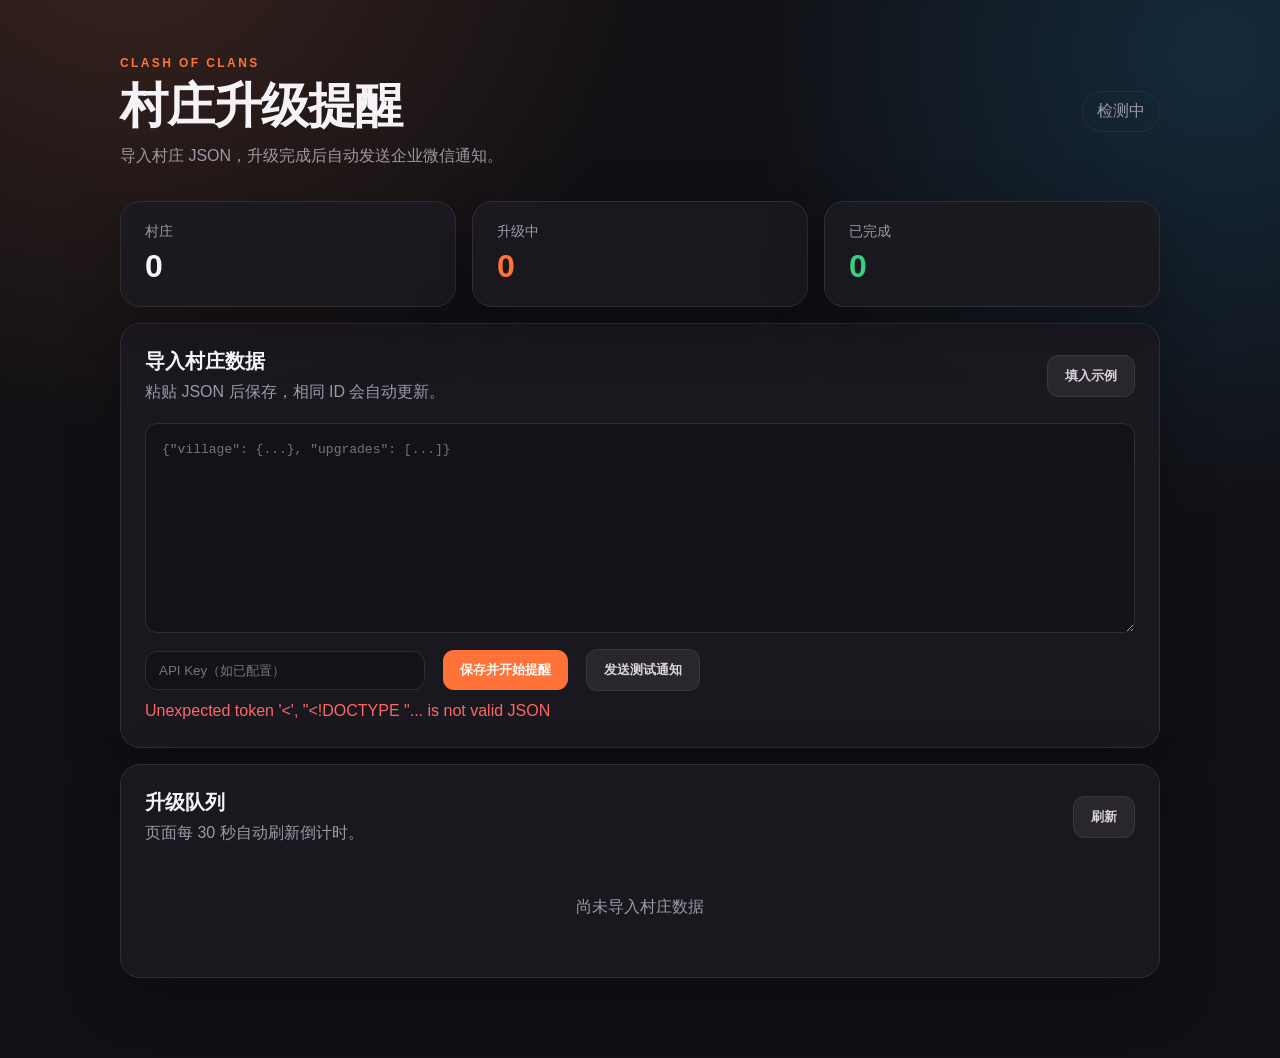
==== templates/index.html @ d435d9cd "创建部落冲突升级提醒服务" ====
<!doctype html>
<html lang="zh-CN">
<head>
  <meta charset="utf-8">
  <meta name="viewport" content="width=device-width,initial-scale=1">
  <title>部落冲突升级提醒</title>
  <link rel="stylesheet" href="/static/app.css">
</head>
<body>
  <main class="shell">
    <header>
      <div>
        <p class="eyebrow">CLASH OF CLANS</p>
        <h1>村庄升级提醒</h1>
        <p class="sub">导入村庄 JSON，升级完成后自动发送企业微信通知。</p>
      </div>
      <div id="wecomBadge" class="badge">检测中</div>
    </header>

    <section class="stats">
      <article><span>村庄</span><strong id="villageCount">0</strong></article>
      <article><span>升级中</span><strong id="activeCount">0</strong></article>
      <article><span>已完成</span><strong id="doneCount">0</strong></article>
    </section>

    <section class="panel import-panel">
      <div class="panel-title">
        <div><h2>导入村庄数据</h2><p>粘贴 JSON 后保存，相同 ID 会自动更新。</p></div>
        <button class="secondary" id="exampleBtn">填入示例</button>
      </div>
      <textarea id="jsonInput" spellcheck="false" placeholder='{"village": {...}, "upgrades": [...]}'></textarea>
      <div class="actions">
        <input id="apiKey" type="password" placeholder="API Key（如已配置）">
        <button id="importBtn">保存并开始提醒</button>
        <button class="secondary" id="testBtn">发送测试通知</button>
      </div>
      <p id="feedback" class="feedback"></p>
    </section>

    <section class="panel">
      <div class="panel-title">
        <div><h2>升级队列</h2><p>页面每 30 秒自动刷新倒计时。</p></div>
        <button class="secondary" id="refreshBtn">刷新</button>
      </div>
      <div id="villages" class="villages"><div class="empty">尚未导入村庄数据</div></div>
    </section>
  </main>
  <script src="/static/app.js"></script>
</body>
</html>
---- static/app.css ----
:root {
  color-scheme: dark;
  --bg: #111014;
  --panel: #1c1a20;
  --line: #302d35;
  --text: #f6f3f8;
  --muted: #9d98a4;
  --orange: #ff7338;
  --blue: #3b9cff;
  --green: #39ce82;
}
* { box-sizing: border-box; }
body {
  margin: 0;
  min-height: 100vh;
  font-family: -apple-system, BlinkMacSystemFont, "Segoe UI", sans-serif;
  background:
    radial-gradient(circle at 10% -10%, #3a241e 0, transparent 34rem),
    radial-gradient(circle at 95% 5%, #142a3b 0, transparent 30rem), var(--bg);
  color: var(--text);
}
.shell { width: min(1040px, calc(100% - 32px)); margin: 0 auto; padding: 56px 0 80px; }
header, .panel-title, .actions { display: flex; align-items: center; justify-content: space-between; gap: 18px; }
h1 { margin: 4px 0 8px; font-size: clamp(30px, 5vw, 48px); letter-spacing: -1px; }
h2 { margin: 0 0 7px; font-size: 20px; }
p { margin: 0; }
.eyebrow { color: var(--orange); font-size: 12px; font-weight: 800; letter-spacing: 2.4px; }
.sub, .panel-title p { color: var(--muted); }
.badge { padding: 9px 14px; border: 1px solid var(--line); border-radius: 999px; color: var(--muted); white-space: nowrap; }
.badge.ok { color: var(--green); border-color: #286849; background: #173326; }
.stats { display: grid; grid-template-columns: repeat(3, 1fr); gap: 16px; margin: 34px 0 16px; }
.stats article, .panel { background: rgba(28,26,32,.92); border: 1px solid var(--line); border-radius: 20px; box-shadow: 0 18px 55px #0004; }
.stats article { padding: 21px 24px; }
.stats span { display: block; color: var(--muted); font-size: 14px; }
.stats strong { display: block; margin-top: 7px; font-size: 32px; }
.stats article:nth-child(2) strong { color: var(--orange); }
.stats article:nth-child(3) strong { color: var(--green); }
.panel { padding: 24px; margin-top: 16px; }
textarea, input {
  width: 100%; color: var(--text); background: #131217; border: 1px solid var(--line);
  border-radius: 12px; outline: none; transition: border-color .2s;
}
textarea:focus, input:focus { border-color: var(--blue); }
textarea { height: 210px; margin: 20px 0 12px; padding: 16px; resize: vertical; font: 13px/1.55 ui-monospace, SFMono-Regular, monospace; }
input { max-width: 280px; padding: 11px 13px; }
button {
  border: 0; border-radius: 11px; padding: 11px 17px; background: var(--orange);
  color: white; font-weight: 700; cursor: pointer; white-space: nowrap;
}
button:hover { filter: brightness(1.08); }
button:disabled { opacity: .55; cursor: wait; }
button.secondary { background: #29262e; color: #d9d4dd; border: 1px solid #3b3741; }
.actions { justify-content: flex-start; flex-wrap: wrap; }
.feedback { min-height: 21px; margin-top: 11px; color: var(--green); }
.feedback.error { color: #ff6666; }
.villages { margin-top: 18px; }
.village { border-top: 1px solid var(--line); padding-top: 19px; margin-top: 19px; }
.village:first-child { margin-top: 0; }
.village-head { display: flex; align-items: baseline; justify-content: space-between; margin-bottom: 8px; }
.village-head h3 { margin: 0; font-size: 18px; }
.village-head span { color: var(--muted); font-size: 13px; }
.upgrade { display: grid; grid-template-columns: 44px 1fr auto auto; gap: 13px; align-items: center; padding: 13px 4px; border-bottom: 1px solid #29262e; }
.icon { display: grid; place-items: center; width: 42px; height: 42px; background: #2b2730; border-radius: 12px; font-size: 20px; }
.upgrade-name { font-weight: 700; }
.meta { margin-top: 4px; color: var(--muted); font-size: 12px; }
.time { color: var(--orange); font-variant-numeric: tabular-nums; text-align: right; min-width: 98px; }
.time small { display: block; margin-top: 3px; color: var(--muted); }
.time.done { color: var(--green); }
.delete { padding: 7px 10px; background: transparent; color: #77717d; border: 0; }
.empty { padding: 35px 0; text-align: center; color: var(--muted); }
@media (max-width: 640px) {
  .shell { padding-top: 30px; }
  header { align-items: flex-start; }
  .stats { gap: 8px; }
  .stats article { padding: 15px; }
  .stats strong { font-size: 25px; }
  .panel { padding: 18px; border-radius: 16px; }
  .panel-title { align-items: flex-start; }
  .upgrade { grid-template-columns: 40px 1fr auto; }
  .delete { display: none; }
}
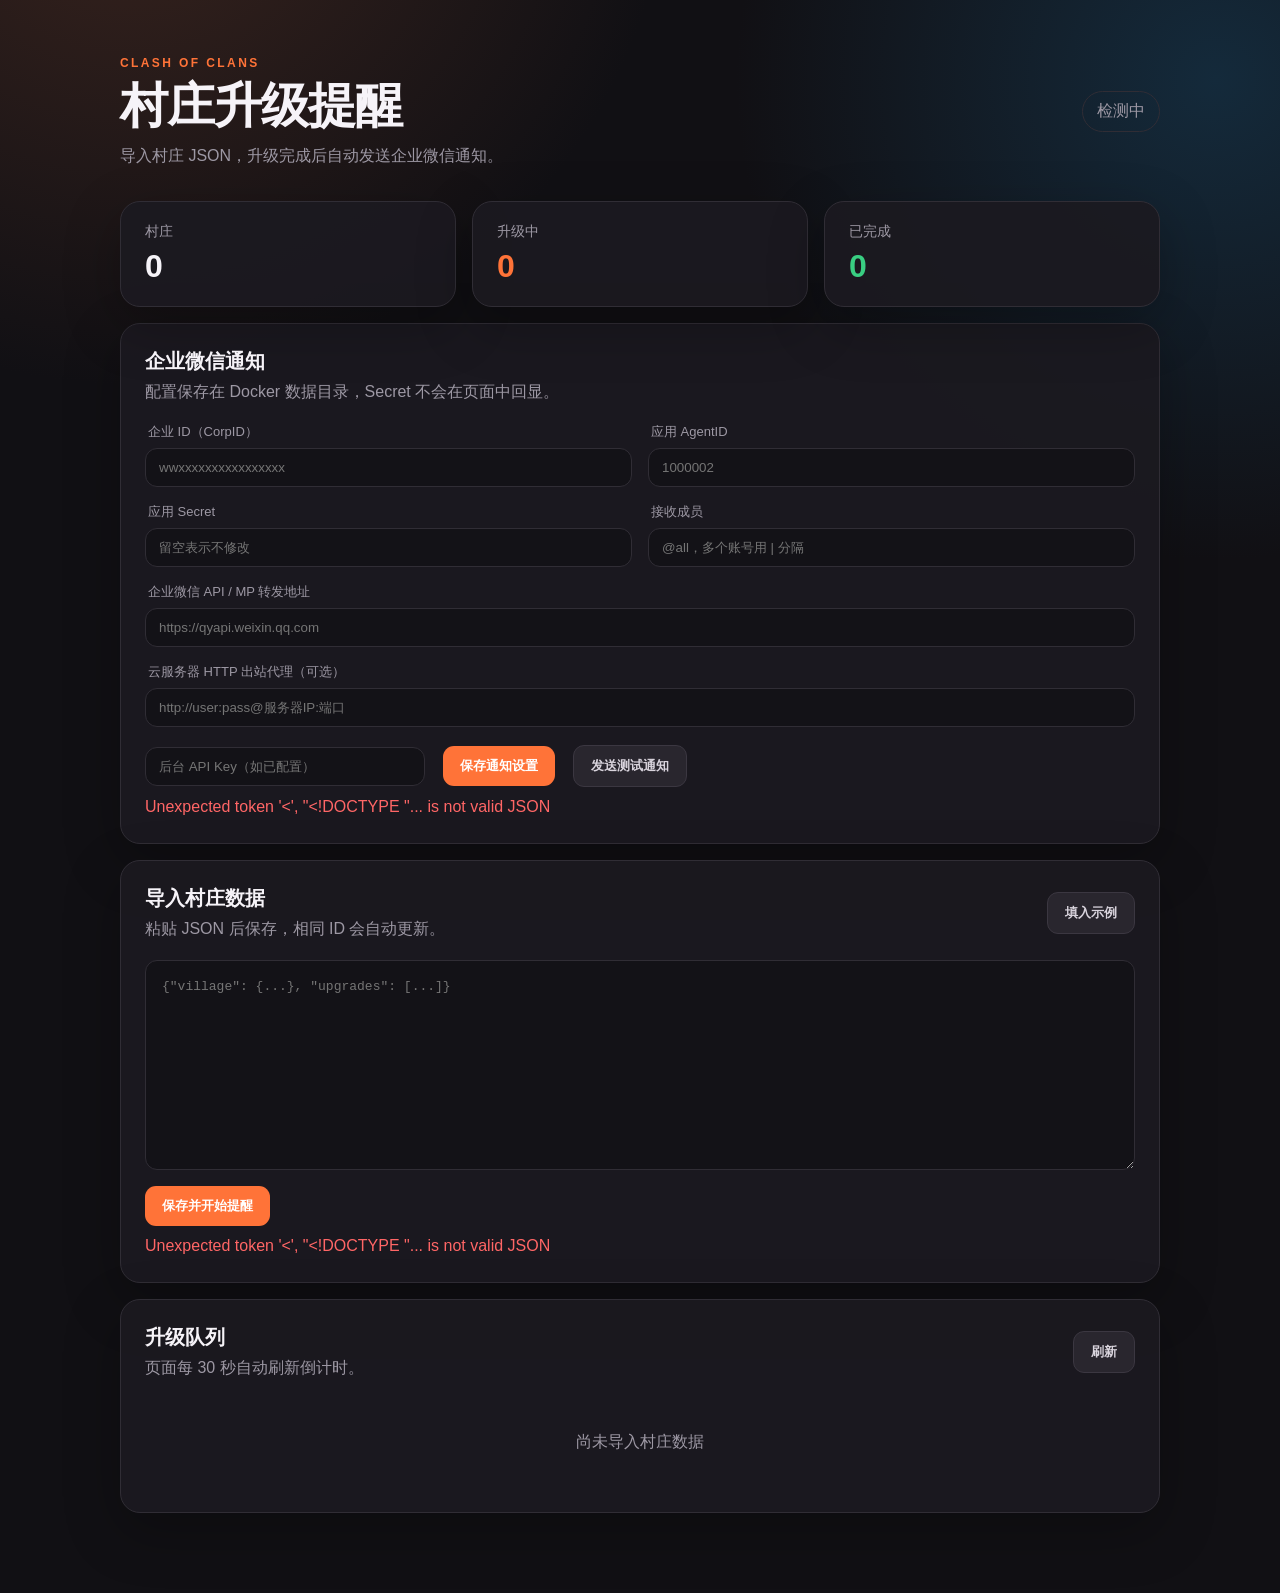
==== commit 76b85959: "增加企业微信后台设置" ====
--- a/templates/index.html
+++ b/templates/index.html
@@ -23,6 +23,26 @@
       <article><span>已完成</span><strong id="doneCount">0</strong></article>
     </section>
 
+    <section class="panel">
+      <div class="panel-title">
+        <div><h2>企业微信通知</h2><p>配置保存在 Docker 数据目录，Secret 不会在页面中回显。</p></div>
+      </div>
+      <div class="settings-grid">
+        <label><span>企业 ID（CorpID）</span><input id="corpId" placeholder="wwxxxxxxxxxxxxxxxx"></label>
+        <label><span>应用 AgentID</span><input id="agentId" inputmode="numeric" placeholder="1000002"></label>
+        <label><span>应用 Secret</span><input id="wecomSecret" type="password" placeholder="留空表示不修改"></label>
+        <label><span>接收成员</span><input id="toUser" placeholder="@all，多个账号用 | 分隔"></label>
+        <label class="wide"><span>企业微信 API / MP 转发地址</span><input id="apiBase" placeholder="https://qyapi.weixin.qq.com"></label>
+        <label class="wide"><span>云服务器 HTTP 出站代理（可选）</span><input id="outboundProxy" placeholder="http://user:pass@服务器IP:端口"></label>
+      </div>
+      <div class="actions settings-actions">
+        <input id="apiKey" type="password" placeholder="后台 API Key（如已配置）">
+        <button id="saveSettingsBtn">保存通知设置</button>
+        <button class="secondary" id="testBtn">发送测试通知</button>
+      </div>
+      <p id="settingsFeedback" class="feedback"></p>
+    </section>
+
     <section class="panel import-panel">
       <div class="panel-title">
         <div><h2>导入村庄数据</h2><p>粘贴 JSON 后保存，相同 ID 会自动更新。</p></div>
@@ -30,9 +50,7 @@
       </div>
       <textarea id="jsonInput" spellcheck="false" placeholder='{"village": {...}, "upgrades": [...]}'></textarea>
       <div class="actions">
-        <input id="apiKey" type="password" placeholder="API Key（如已配置）">
         <button id="importBtn">保存并开始提醒</button>
-        <button class="secondary" id="testBtn">发送测试通知</button>
       </div>
       <p id="feedback" class="feedback"></p>
     </section>
--- a/static/app.css
+++ b/static/app.css
@@ -43,6 +43,11 @@
 textarea:focus, input:focus { border-color: var(--blue); }
 textarea { height: 210px; margin: 20px 0 12px; padding: 16px; resize: vertical; font: 13px/1.55 ui-monospace, SFMono-Regular, monospace; }
 input { max-width: 280px; padding: 11px 13px; }
+.settings-grid { display: grid; grid-template-columns: 1fr 1fr; gap: 16px; margin-top: 20px; }
+.settings-grid label span { display: block; margin: 0 0 7px 3px; color: var(--muted); font-size: 13px; }
+.settings-grid input { max-width: none; }
+.settings-grid .wide { grid-column: 1 / -1; }
+.settings-actions { margin-top: 18px; }
 button {
   border: 0; border-radius: 11px; padding: 11px 17px; background: var(--orange);
   color: white; font-weight: 700; cursor: pointer; white-space: nowrap;
@@ -75,6 +80,8 @@
   .stats article { padding: 15px; }
   .stats strong { font-size: 25px; }
   .panel { padding: 18px; border-radius: 16px; }
+  .settings-grid { grid-template-columns: 1fr; }
+  .settings-grid .wide { grid-column: auto; }
   .panel-title { align-items: flex-start; }
   .upgrade { grid-template-columns: 40px 1fr auto; }
   .delete { display: none; }
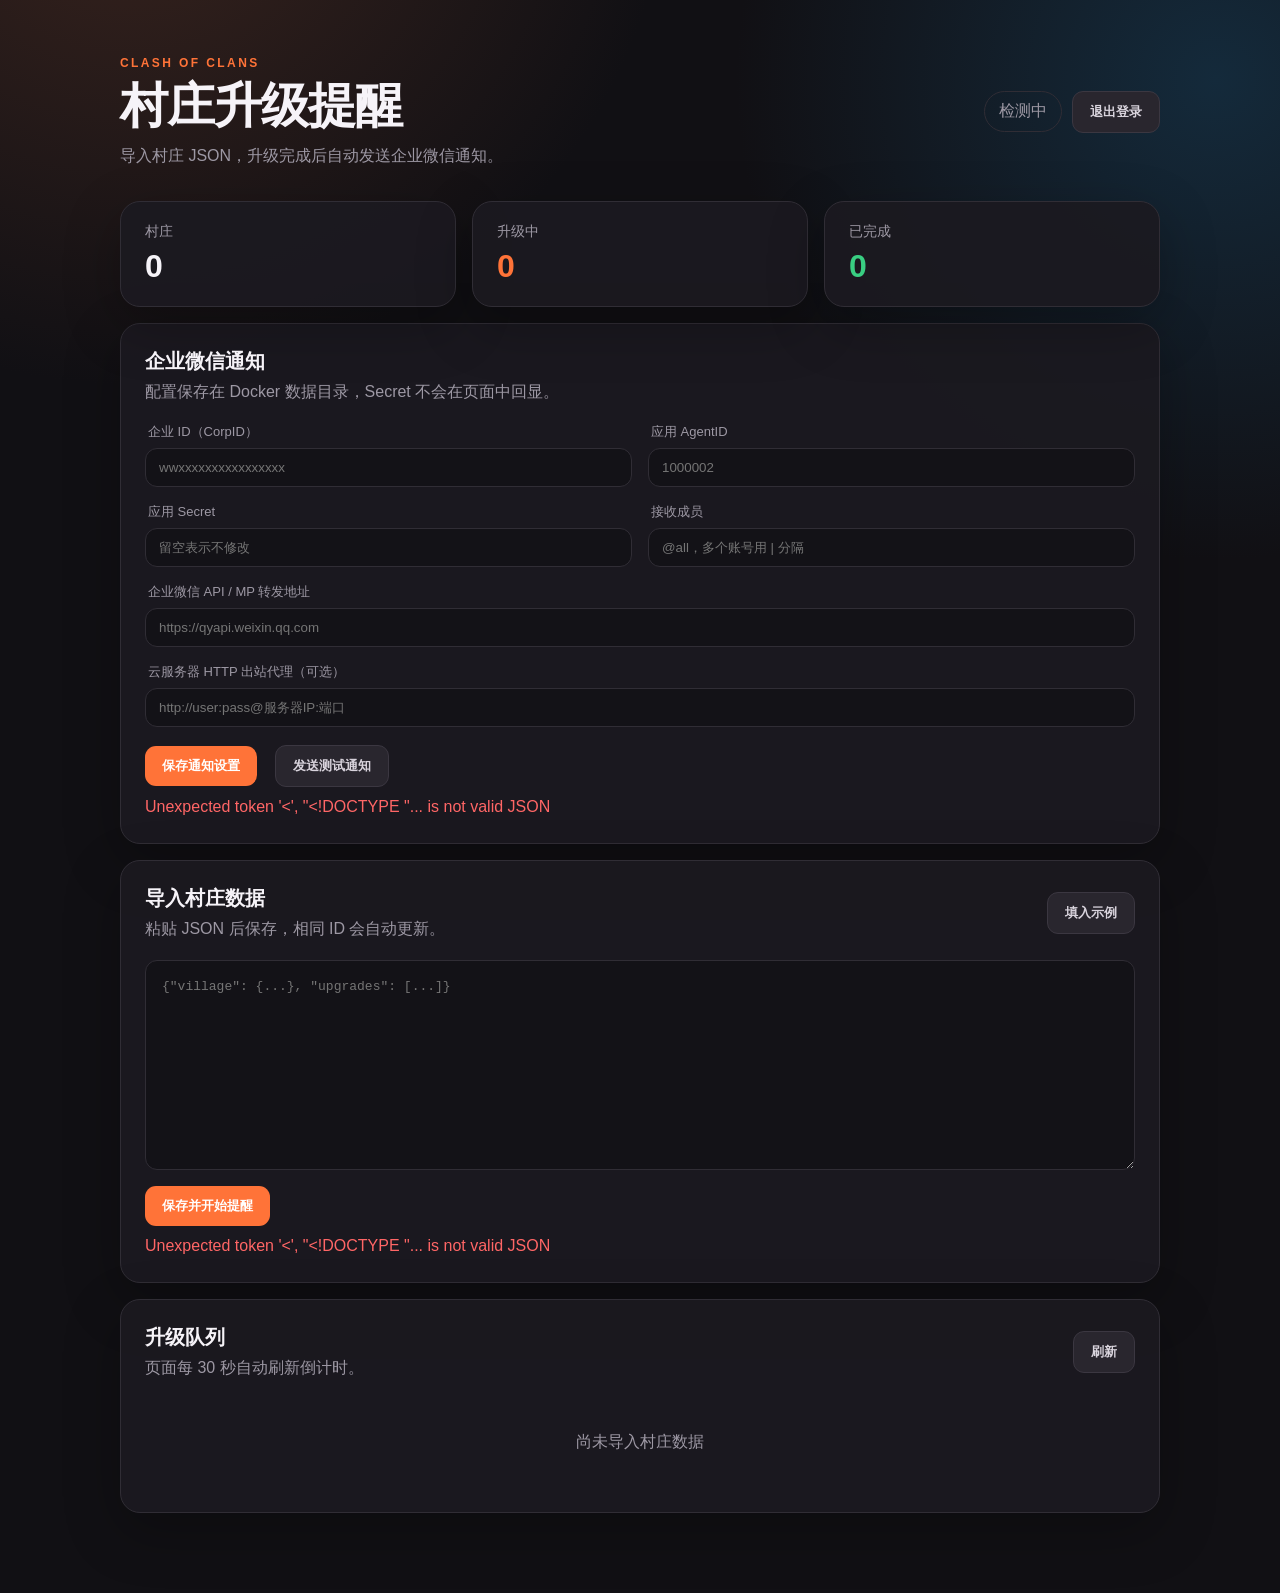
==== commit a934105e: "增加后台账号密码登录" ====
--- a/templates/index.html
+++ b/templates/index.html
@@ -14,7 +14,10 @@
         <h1>村庄升级提醒</h1>
         <p class="sub">导入村庄 JSON，升级完成后自动发送企业微信通知。</p>
       </div>
-      <div id="wecomBadge" class="badge">检测中</div>
+      <div class="header-actions">
+        <div id="wecomBadge" class="badge">检测中</div>
+        <form method="post" action="/logout"><button class="secondary" type="submit">退出登录</button></form>
+      </div>
     </header>
 
     <section class="stats">
@@ -36,7 +39,6 @@
         <label class="wide"><span>云服务器 HTTP 出站代理（可选）</span><input id="outboundProxy" placeholder="http://user:pass@服务器IP:端口"></label>
       </div>
       <div class="actions settings-actions">
-        <input id="apiKey" type="password" placeholder="后台 API Key（如已配置）">
         <button id="saveSettingsBtn">保存通知设置</button>
         <button class="secondary" id="testBtn">发送测试通知</button>
       </div>
--- a/static/app.css
+++ b/static/app.css
@@ -21,6 +21,8 @@
 }
 .shell { width: min(1040px, calc(100% - 32px)); margin: 0 auto; padding: 56px 0 80px; }
 header, .panel-title, .actions { display: flex; align-items: center; justify-content: space-between; gap: 18px; }
+.header-actions { display: flex; align-items: center; gap: 10px; }
+.header-actions form { margin: 0; }
 h1 { margin: 4px 0 8px; font-size: clamp(30px, 5vw, 48px); letter-spacing: -1px; }
 h2 { margin: 0 0 7px; font-size: 20px; }
 p { margin: 0; }
@@ -73,9 +75,22 @@
 .time.done { color: var(--green); }
 .delete { padding: 7px 10px; background: transparent; color: #77717d; border: 0; }
 .empty { padding: 35px 0; text-align: center; color: var(--muted); }
+.login-page { display: grid; place-items: center; padding: 24px; }
+.login-card {
+  width: min(440px, 100%); padding: 38px; background: rgba(28,26,32,.96);
+  border: 1px solid var(--line); border-radius: 24px; box-shadow: 0 24px 80px #0007;
+}
+.login-card h1 { margin-top: 8px; font-size: 32px; }
+.login-icon { display: grid; place-items: center; width: 58px; height: 58px; margin-bottom: 22px; border-radius: 18px; background: #34251f; font-size: 28px; }
+.login-form { display: grid; gap: 17px; margin-top: 28px; }
+.login-form label span { display: block; margin: 0 0 7px 3px; color: var(--muted); font-size: 13px; }
+.login-form input { max-width: none; }
+.login-form button { width: 100%; margin-top: 4px; padding: 13px; }
+.login-error { color: #ff6666; font-size: 14px; }
 @media (max-width: 640px) {
   .shell { padding-top: 30px; }
   header { align-items: flex-start; }
+  .header-actions { align-items: flex-end; flex-direction: column; }
   .stats { gap: 8px; }
   .stats article { padding: 15px; }
   .stats strong { font-size: 25px; }
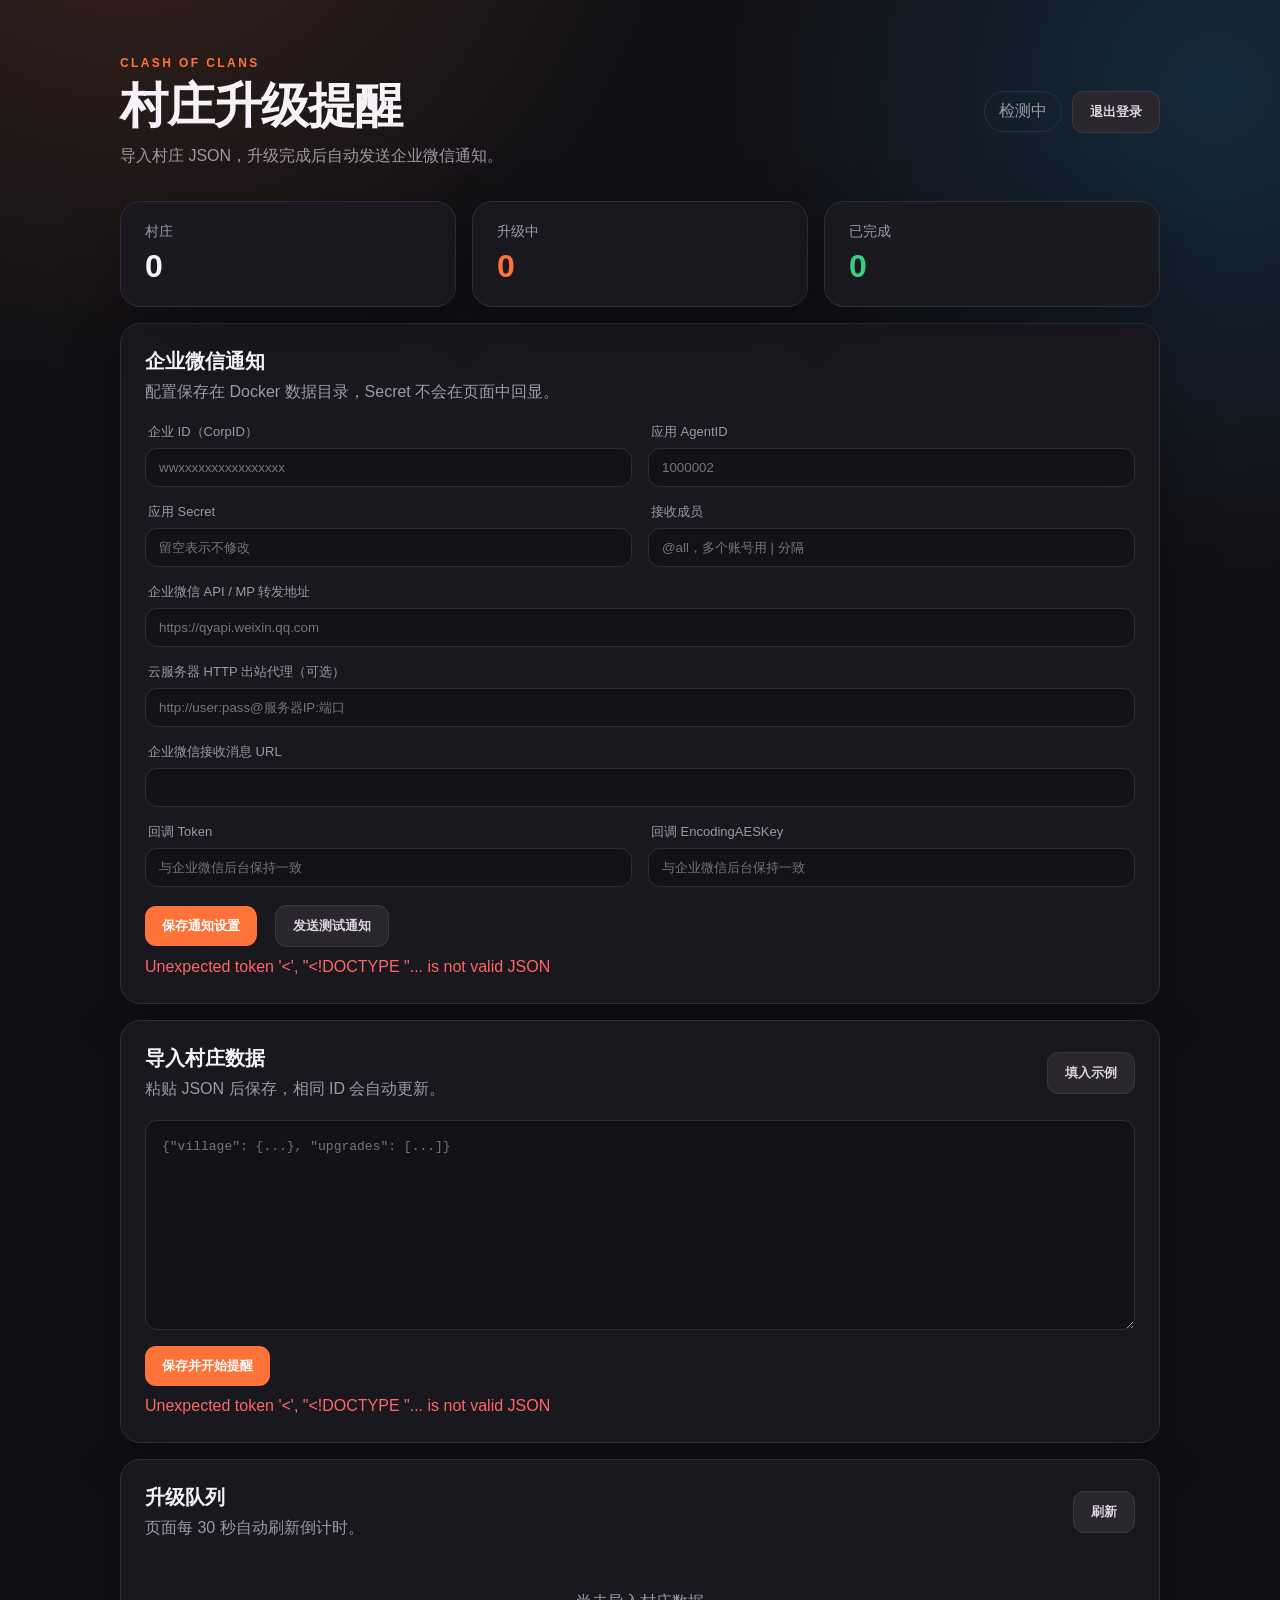
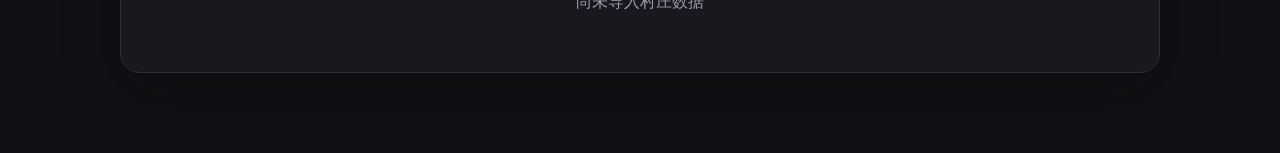
==== commit 24037d4e: "支持企业微信接收村庄 JSON" ====
--- a/templates/index.html
+++ b/templates/index.html
@@ -37,6 +37,9 @@
         <label><span>接收成员</span><input id="toUser" placeholder="@all，多个账号用 | 分隔"></label>
         <label class="wide"><span>企业微信 API / MP 转发地址</span><input id="apiBase" placeholder="https://qyapi.weixin.qq.com"></label>
         <label class="wide"><span>云服务器 HTTP 出站代理（可选）</span><input id="outboundProxy" placeholder="http://user:pass@服务器IP:端口"></label>
+        <label class="wide"><span>企业微信接收消息 URL</span><input id="callbackUrl" readonly></label>
+        <label><span>回调 Token</span><input id="callbackToken" type="password" placeholder="与企业微信后台保持一致"></label>
+        <label><span>回调 EncodingAESKey</span><input id="callbackAesKey" type="password" placeholder="与企业微信后台保持一致"></label>
       </div>
       <div class="actions settings-actions">
         <button id="saveSettingsBtn">保存通知设置</button>
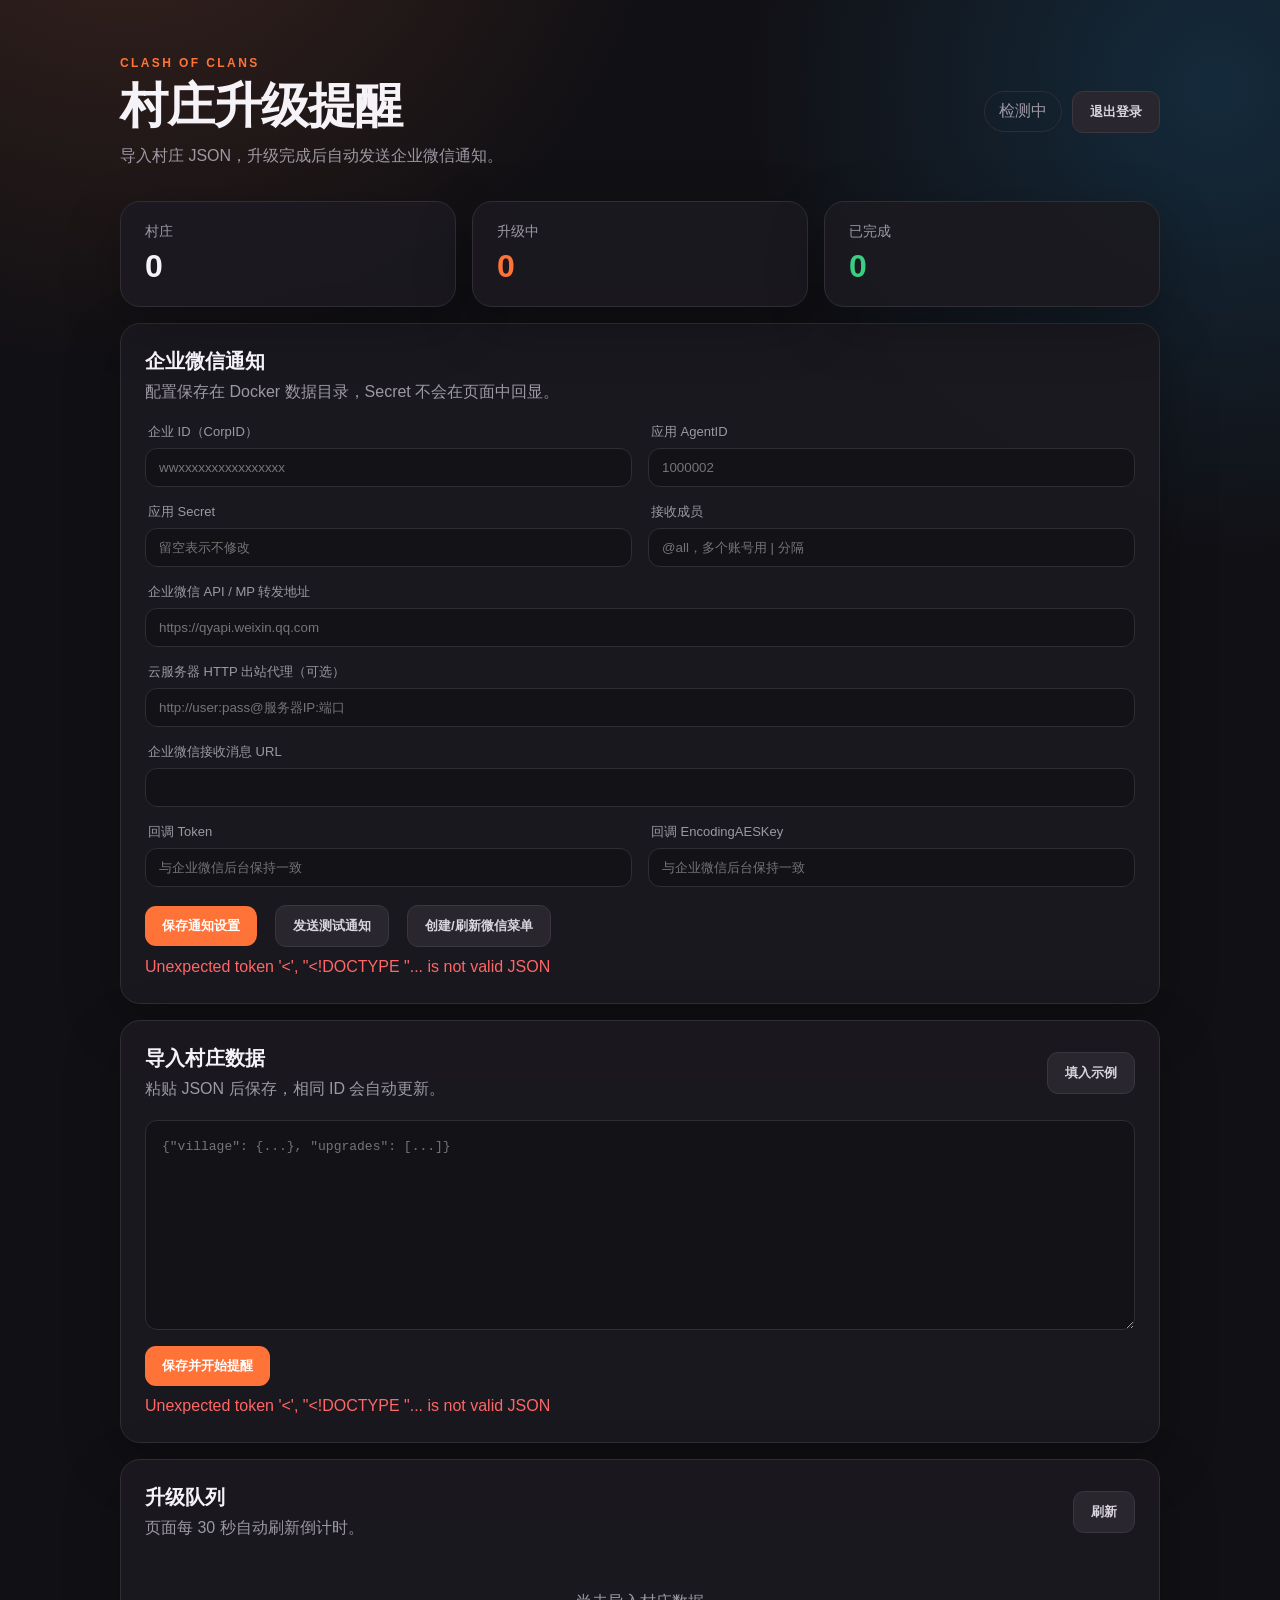
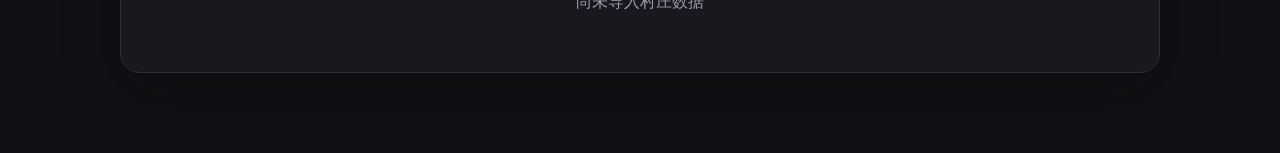
==== commit 9a7925a0: "支持多村庄自动识别和企业微信菜单" ====
--- a/templates/index.html
+++ b/templates/index.html
@@ -44,6 +44,7 @@
       <div class="actions settings-actions">
         <button id="saveSettingsBtn">保存通知设置</button>
         <button class="secondary" id="testBtn">发送测试通知</button>
+        <button class="secondary" id="menuBtn">创建/刷新微信菜单</button>
       </div>
       <p id="settingsFeedback" class="feedback"></p>
     </section>
